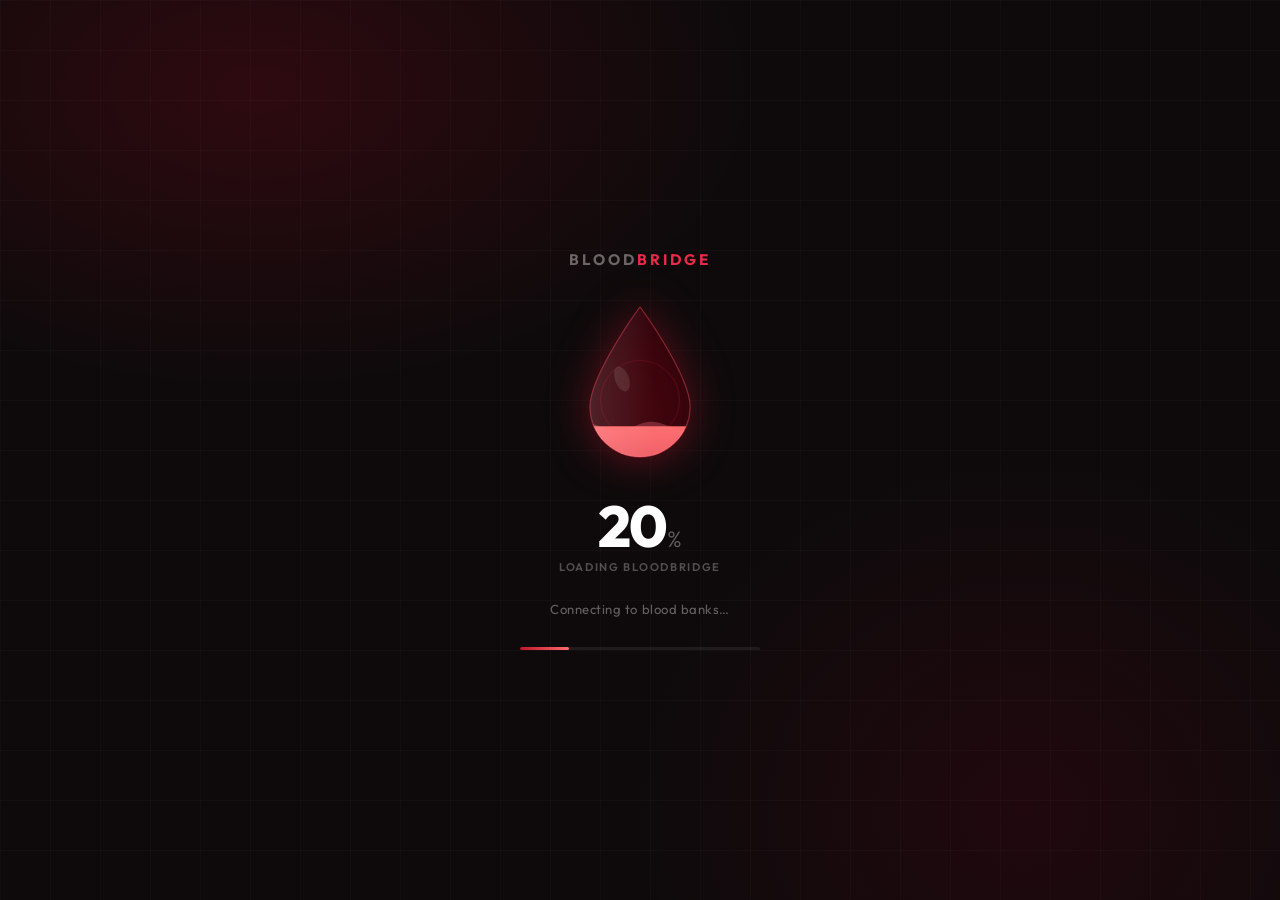
==== index.html @ f249d9f5 "Adding Files" ====
<!DOCTYPE html>
<html lang="en">
<head>
<meta charset="UTF-8">
<meta name="viewport" content="width=device-width, initial-scale=1.0, maximum-scale=1.0">
<title>BloodBridge — Loading</title>
<link href="https://fonts.googleapis.com/css2?family=Outfit:wght@300;400;600;700;800&display=swap" rel="stylesheet">
<link rel="stylesheet" href="style.css">
</head>
<body>

<div id="loader">
  <div class="bg-glow"></div>
  <div class="grid-bg"></div>

  <div class="loader-inner" id="loaderInner">

    <div class="brand">Blood<span>Bridge</span></div>

    <!-- BLOOD DROP -->
    <div class="drop-wrap">
      <div class="pulse-ring"></div>
      <div class="pulse-ring"></div>
      <div class="pulse-ring"></div>

      <svg class="drop-svg" id="dropSvg" viewBox="0 0 140 172" xmlns="http://www.w3.org/2000/svg">
        <defs>
          <clipPath id="dropClip">
            <path d="M70 10 C70 10, 20 78, 20 110 A50 50 0 0 0 120 110 C120 78, 70 10, 70 10Z"/>
          </clipPath>
          <linearGradient id="fillGrad" x1="0" y1="0" x2="0" y2="1">
            <stop offset="0%" stop-color="#FF6B6B"/>
            <stop offset="100%" stop-color="#7B0018"/>
          </linearGradient>
          <linearGradient id="shimmerGrad" x1="0" y1="0" x2="1" y2="0">
            <stop offset="0%"   stop-color="rgba(255,255,255,0)"/>
            <stop offset="50%"  stop-color="rgba(255,255,255,0.18)"/>
            <stop offset="100%" stop-color="rgba(255,255,255,0)"/>
          </linearGradient>
        </defs>

        <path d="M70 10 C70 10, 20 78, 20 110 A50 50 0 0 0 120 110 C120 78, 70 10, 70 10Z"
              fill="rgba(100,5,18,0.18)"
              stroke="rgba(192,22,44,0.5)"
              stroke-width="1.5"/>

        <g clip-path="url(#dropClip)">
          <rect x="0" y="0" width="140" height="172" fill="rgba(55,4,10,0.7)"/>
          <rect id="bloodFill" x="0" y="172" width="140" height="172" fill="url(#fillGrad)"/>
          <path id="wave" d="" fill="rgba(255,120,128,0.3)"/>
          <rect id="shimmerRect" x="-140" y="0" width="140" height="172"
                fill="url(#shimmerGrad)" opacity="0.7"/>
        </g>

        <path d="M70 10 C70 10, 20 78, 20 110 A50 50 0 0 0 120 110 C120 78, 70 10, 70 10Z"
              fill="none" stroke="rgba(255,190,200,0.18)" stroke-width="1"/>

        <ellipse cx="52" cy="82" rx="7" ry="13"
                 fill="rgba(255,255,255,0.1)" transform="rotate(-20 52 82)"/>
      </svg>
    </div>

    <!-- PERCENTAGE -->
    <div class="pct-block">
      <div>
        <span class="pct-num" id="pctNum">0</span><span class="pct-sym">%</span>
      </div>
      <div class="pct-label">Loading BloodBridge</div>
    </div>

    <!-- STATUS TEXT -->
    <div class="status-line" id="statusLine">Initializing network…</div>

    <!-- PROGRESS BAR -->
    <div class="bar-wrap">
      <div class="bar-fill" id="barFill"></div>
    </div>

  </div>
</div>

<script src="script.js"></script>
</body>
</html>
---- style.css ----
/* ============================================================
   BloodBridge — loader.css
   ============================================================ */

*, *::before, *::after {
  margin: 0; padding: 0; box-sizing: border-box;
}

html, body {
  width: 100%; height: 100%;
  background: #0e0a0b;
  overflow: hidden;
}

body {
  font-family: 'Outfit', sans-serif;
}

/* ── LOADER WRAPPER ── */
#loader {
  position: fixed; inset: 0; z-index: 9999;
  display: flex; flex-direction: column;
  align-items: center; justify-content: center;
  background: #0e0a0b;
  transition: opacity 0.6s ease, transform 0.6s ease;
}

#loader.fade-out {
  opacity: 0;
  transform: scale(1.04);
  pointer-events: none;
}

/* ── BACKGROUND EFFECTS ── */
.bg-glow {
  position: absolute; inset: 0; pointer-events: none;
  background:
    radial-gradient(ellipse 70% 60% at 20% 10%, rgba(160,10,30,0.22) 0%, transparent 55%),
    radial-gradient(ellipse 55% 70% at 80% 90%, rgba(80,5,20,0.28) 0%, transparent 55%);
}

.grid-bg {
  position: absolute; inset: 0; pointer-events: none;
  background-image:
    linear-gradient(rgba(255,255,255,0.02) 1px, transparent 1px),
    linear-gradient(90deg, rgba(255,255,255,0.02) 1px, transparent 1px);
  background-size: 50px 50px;
}

/* ── INNER CONTENT ── */
.loader-inner {
  position: relative; z-index: 1;
  display: flex; flex-direction: column;
  align-items: center; gap: 28px;
}

/* ── BRAND ── */
.brand {
  font-size: 0.95rem; font-weight: 700;
  letter-spacing: 0.2em; text-transform: uppercase;
  color: rgba(245,240,238,0.4);
}
.brand span { color: #E8294A; }

/* ── BLOOD DROP WRAPPER ── */
.drop-wrap {
  position: relative;
  width: 140px; height: 172px;
}

.drop-svg {
  width: 100%; height: 100%;
  filter: drop-shadow(0 0 20px rgba(192,22,44,0.55));
  transition: filter 0.5s ease;
}

/* done state: brighter glow */
.done .drop-svg {
  filter: drop-shadow(0 0 35px rgba(232,41,74,0.9));
}

/* ── PULSE RINGS ── */
.pulse-ring {
  position: absolute;
  left: 50%; top: 60%;
  transform: translate(-50%, -50%);
  width: 80px; height: 80px;
  border-radius: 50%;
  border: 1.5px solid rgba(232,41,74,0.35);
  animation: ringPulse 2.1s ease-out infinite;
  pointer-events: none;
}
.pulse-ring:nth-child(2) { animation-delay: 0.7s; }
.pulse-ring:nth-child(3) { animation-delay: 1.4s; }

@keyframes ringPulse {
  0%   { transform: translate(-50%,-50%) scale(0.8); opacity: 0.6; }
  100% { transform: translate(-50%,-50%) scale(2.6); opacity: 0; }
}

/* ── PERCENTAGE ── */
.pct-block {
  text-align: center; line-height: 1;
}
.pct-num {
  font-size: clamp(2.6rem, 10vw, 3.6rem);
  font-weight: 800; color: #fff;
  letter-spacing: -0.03em;
  transition: color 0.4s;
}
.done .pct-num { color: #FF8090; }

.pct-sym {
  font-size: 1.4rem; font-weight: 300;
  color: rgba(255,255,255,0.35);
}
.pct-label {
  margin-top: 8px;
  font-size: 0.7rem; font-weight: 600;
  letter-spacing: 0.15em; text-transform: uppercase;
  color: rgba(245,240,238,0.3);
}

/* ── STATUS TEXT ── */
.status-line {
  font-size: 0.82rem; font-weight: 400;
  color: rgba(245,240,238,0.38);
  letter-spacing: 0.04em;
  min-height: 18px;
  transition: opacity 0.3s;
}

/* ── PROGRESS BAR ── */
.bar-wrap {
  width: min(240px, 65vw);
  height: 3px;
  background: rgba(255,255,255,0.07);
  border-radius: 10px; overflow: hidden;
}
.bar-fill {
  height: 100%; width: 0%;
  background: linear-gradient(90deg, #C0162C, #FF6B6B);
  border-radius: 10px;
  box-shadow: 0 0 8px rgba(232,41,74,0.55);
  transition: width 0.08s linear;
}

/* ── RESPONSIVE ── */
@media (max-width: 400px) {
  .drop-wrap { width: 110px; height: 136px; }
  .loader-inner { gap: 20px; }
}
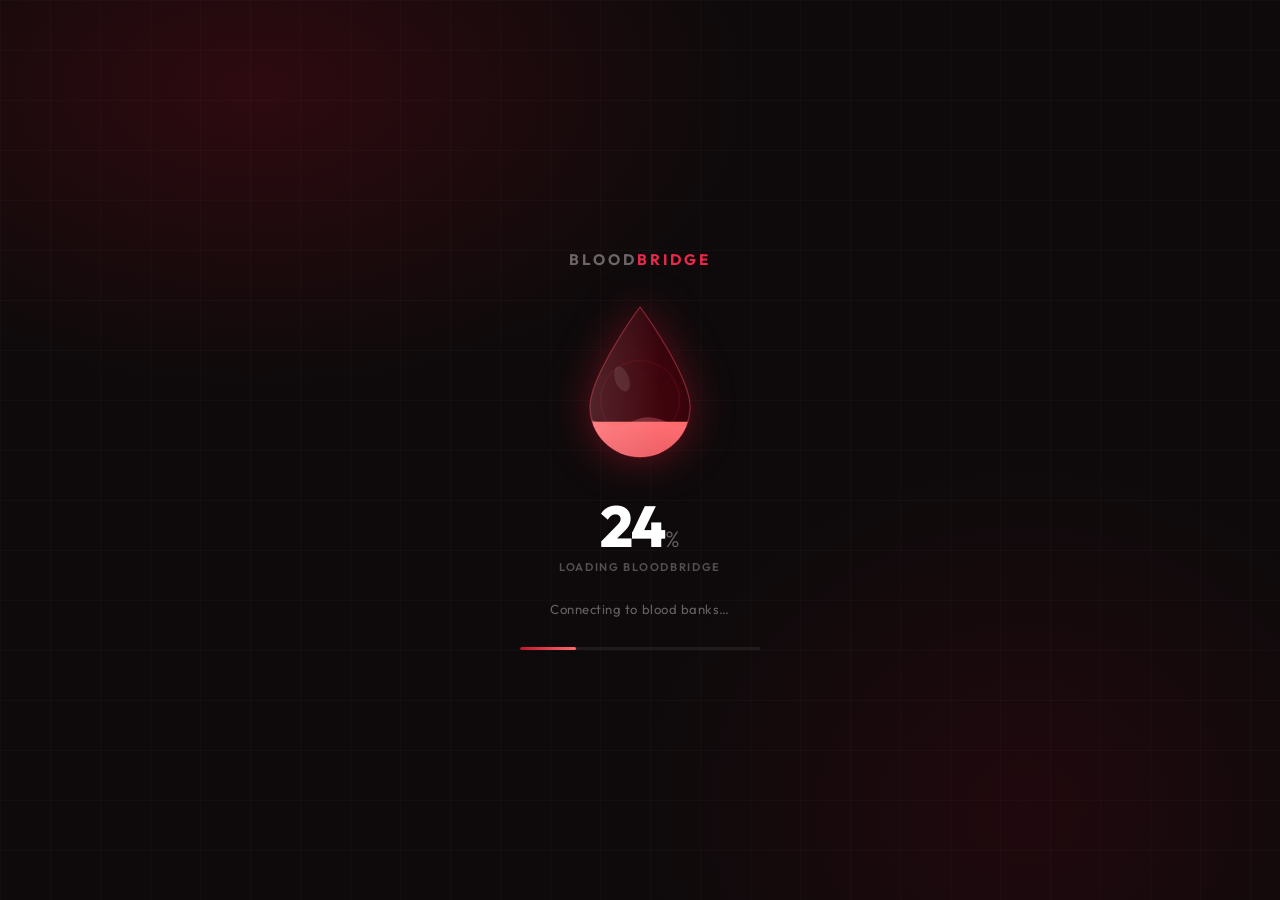
==== commit 5d273a88: "making the page responsive" ====
--- a/index.html
+++ b/index.html
@@ -6,6 +6,7 @@
 <title>BloodBridge — Loading</title>
 <link href="https://fonts.googleapis.com/css2?family=Outfit:wght@300;400;600;700;800&display=swap" rel="stylesheet">
 <link rel="stylesheet" href="style.css">
+<link rel="stylesheet" href="responsive.css" />
 </head>
 <body>
 
--- a/responsive.css
+++ b/responsive.css
@@ -0,0 +1,691 @@
+/* ============================================================
+   BloodBridge — responsive.css
+   Global responsive patch for ALL pages.
+   Link this AFTER every page's own CSS file.
+   ============================================================ */
+
+/* ── GLOBAL BASE ── */
+*, *::before, *::after { box-sizing: border-box; }
+
+html { -webkit-text-size-adjust: 100%; }
+
+img, video, svg { max-width: 100%; }
+
+/* Prevent horizontal scroll on every page */
+body { overflow-x: hidden; }
+
+/* ============================================================
+   1. DASHBOARD PAGES
+   Applies to: admindash, bankdash, doctor_dash,
+   delivery_staff_dash, hospital_dash, lab_technician_dash,
+   medical_college_dash
+   ============================================================ */
+
+/* ── Sidebar always off-canvas on mobile ── */
+@media (max-width: 1023px) {
+  .sidebar {
+    position: fixed;
+    top: 0; left: 0; bottom: 0;
+    width: 270px !important;
+    transform: translateX(-100%);
+    z-index: 300;
+    transition: transform 0.32s cubic-bezier(0.4,0,0.2,1);
+    overflow-y: auto;
+    overflow-x: hidden;
+  }
+
+  .sidebar.open {
+    transform: translateX(0);
+    box-shadow: 4px 0 40px rgba(0,0,0,0.5);
+  }
+
+  .sidebar-close {
+    display: flex !important;
+    align-items: center;
+    justify-content: center;
+    width: 32px; height: 32px;
+    border-radius: 8px;
+    background: rgba(192,22,44,0.1);
+    border: 1px solid rgba(192,22,44,0.2);
+    color: #E8294A;
+    cursor: pointer;
+    font-size: 1rem;
+    flex-shrink: 0;
+  }
+
+  .sidebar-overlay {
+    display: none;
+    position: fixed;
+    inset: 0;
+    z-index: 299;
+    background: rgba(0,0,0,0.55);
+    backdrop-filter: blur(3px);
+    -webkit-backdrop-filter: blur(3px);
+  }
+
+  .sidebar-overlay.active { display: block; }
+
+  .main-wrapper {
+    margin-left: 0 !important;
+    width: 100%;
+  }
+
+  /* Hamburger always visible on mobile */
+  .hamburger {
+    display: flex !important;
+    flex-direction: column;
+    gap: 5px;
+    background: none;
+    border: none;
+    cursor: pointer;
+    padding: 8px;
+    border-radius: 8px;
+    flex-shrink: 0;
+  }
+
+  .hamburger span {
+    display: block;
+    width: 22px; height: 2px;
+    background: var(--text-primary, #F5F0EE);
+    border-radius: 2px;
+    transition: all 0.3s;
+  }
+
+  .hamburger.open span:nth-child(1) { transform: translateY(7px) rotate(45deg); }
+  .hamburger.open span:nth-child(2) { opacity: 0; transform: scaleX(0); }
+  .hamburger.open span:nth-child(3) { transform: translateY(-7px) rotate(-45deg); }
+}
+
+/* Desktop: sidebar always visible */
+@media (min-width: 1024px) {
+  .sidebar {
+    transform: translateX(0) !important;
+    position: fixed;
+  }
+
+  .sidebar.open ~ .main-wrapper,
+  .sidebar ~ .main-wrapper {
+    margin-left: 270px;
+  }
+
+  .sidebar-close { display: none !important; }
+  .sidebar-overlay { display: none !important; }
+  .hamburger { display: none !important; }
+}
+
+/* ── Topnav ── */
+@media (max-width: 1023px) {
+  .topnav {
+    padding: 10px 16px !important;
+    gap: 10px;
+  }
+
+  .topnav-left { gap: 10px; flex-shrink: 0; }
+
+  .topnav-right {
+    flex-wrap: wrap;
+    gap: 6px;
+    justify-content: flex-end;
+    min-width: 0;
+  }
+
+  .topnav-title { display: none !important; }
+
+  .topnav-brand img,
+  .topnav-logo-img {
+    height: 28px !important;
+    width: auto;
+  }
+}
+
+@media (max-width: 640px) {
+  .topnav { padding: 8px 12px !important; }
+
+  .topnav-right .theme-toggle,
+  .topnav-right .toggle-btn { transform: scale(0.85); }
+
+  /* Hide secondary topnav items on small screens */
+  .topnav-search { display: none; }
+}
+
+/* ── Content area ── */
+@media (max-width: 1023px) {
+  .content {
+    padding: 20px 16px !important;
+  }
+}
+
+@media (max-width: 480px) {
+  .content {
+    padding: 16px 12px !important;
+  }
+}
+
+/* ── Stats / metrics grids ── */
+@media (max-width: 1100px) {
+  .metrics-grid,
+  .stats-grid {
+    grid-template-columns: repeat(2, 1fr) !important;
+  }
+}
+
+@media (max-width: 480px) {
+  .metrics-grid,
+  .stats-grid {
+    grid-template-columns: repeat(2, 1fr) !important;
+    gap: 10px !important;
+  }
+
+  .metric-card,
+  .stat-card {
+    padding: 16px 14px !important;
+  }
+
+  .metric-num { font-size: 1.8rem !important; }
+}
+
+/* ── Two-column grids → single column ── */
+@media (max-width: 900px) {
+  .two-col,
+  .two-col-grid,
+  .alerts-grid,
+  .profile-layout {
+    grid-template-columns: 1fr !important;
+  }
+}
+
+/* ── Page header ── */
+@media (max-width: 768px) {
+  .page-header {
+    flex-direction: column !important;
+    align-items: flex-start !important;
+    gap: 12px !important;
+  }
+
+  .page-header .btn,
+  .page-header button {
+    width: 100%;
+    justify-content: center;
+  }
+}
+
+/* ── Tables ── */
+.table-wrap,
+.table-responsive {
+  overflow-x: auto;
+  -webkit-overflow-scrolling: touch;
+}
+
+@media (max-width: 768px) {
+  .data-table {
+    min-width: 600px;
+  }
+
+  .data-table thead th,
+  .data-table tbody td {
+    padding: 10px 10px !important;
+    font-size: 0.78rem !important;
+    white-space: nowrap;
+  }
+}
+
+/* ── Action cards ── */
+@media (max-width: 640px) {
+  .actions-grid { grid-template-columns: 1fr 1fr !important; }
+  .action-card { padding: 14px !important; }
+  .action-card-icon { font-size: 1.4rem !important; }
+}
+
+@media (max-width: 400px) {
+  .actions-grid { grid-template-columns: 1fr !important; }
+}
+
+/* ── Blood group grids ── */
+@media (max-width: 600px) {
+  .blood-grid { grid-template-columns: repeat(4, 1fr) !important; gap: 6px !important; }
+}
+
+@media (max-width: 380px) {
+  .blood-grid { grid-template-columns: repeat(4, 1fr) !important; }
+}
+
+/* ── Greeting section ── */
+@media (max-width: 900px) {
+  .greeting-section {
+    flex-direction: column !important;
+    align-items: flex-start !important;
+    gap: 12px !important;
+  }
+}
+
+/* ── Cards — prevent overflow ── */
+.glass-card {
+  min-width: 0;
+  overflow: hidden;
+}
+
+/* ── Modal / overlay ── */
+@media (max-width: 640px) {
+  .modal-content,
+  .modal-box,
+  .modal-card {
+    width: 95vw !important;
+    max-width: 95vw !important;
+    padding: 20px 16px !important;
+    border-radius: 16px !important;
+    max-height: 90vh;
+    overflow-y: auto;
+  }
+
+  .modal-header { flex-wrap: wrap; gap: 8px; }
+}
+
+/* ── Quick panel ── */
+@media (max-width: 768px) {
+  .quick-panel { flex-direction: column !important; }
+  .quick-card { width: 100% !important; }
+}
+
+/* ── Alert critical cards ── */
+@media (max-width: 640px) {
+  .alert-critical-card {
+    flex-direction: column !important;
+    align-items: flex-start !important;
+    gap: 10px !important;
+  }
+}
+
+/* ── Drone / delivery items ── */
+@media (max-width: 640px) {
+  .drone-item {
+    flex-direction: column !important;
+    align-items: flex-start !important;
+  }
+}
+
+/* ── Inventory analytics ── */
+@media (max-width: 1100px) {
+  .inv-analytics-row { grid-template-columns: repeat(2, 1fr) !important; }
+}
+
+@media (max-width: 480px) {
+  .inv-analytics-row { grid-template-columns: repeat(2, 1fr) !important; }
+  .inv-type-grid { grid-template-columns: repeat(2, 1fr) !important; }
+}
+
+/* ── Profile layout ── */
+@media (max-width: 900px) {
+  .profile-section,
+  .profile-grid {
+    grid-template-columns: 1fr !important;
+  }
+}
+
+/* ============================================================
+   2. LANDING PAGE
+   ============================================================ */
+
+@media (max-width: 900px) {
+  /* Mobile nav */
+  .nav-links {
+    display: none;
+    position: fixed;
+    top: 0; left: 0; right: 0;
+    background: var(--mobile-nav-bg, rgba(10,4,6,0.98));
+    flex-direction: column;
+    padding: 80px 24px 32px;
+    z-index: 400;
+    gap: 4px;
+    border-bottom: 1px solid rgba(192,22,44,0.15);
+    backdrop-filter: blur(20px);
+    -webkit-backdrop-filter: blur(20px);
+    overflow-y: auto;
+    max-height: 100vh;
+  }
+
+  .nav-links.open {
+    display: flex !important;
+    animation: slideDown 0.3s ease;
+  }
+
+  .nav-links li { list-style: none; }
+
+  .nav-links a {
+    display: flex;
+    align-items: center;
+    gap: 10px;
+    padding: 12px 16px;
+    border-radius: 12px;
+    font-size: 1rem;
+    font-weight: 500;
+    text-decoration: none;
+    transition: background 0.2s;
+  }
+
+  nav { padding: 12px 16px !important; }
+
+  .hamburger { display: flex !important; }
+
+  .nav-cta { display: none !important; }
+
+  .hero-stats-card { display: none !important; }
+  .mobile-stats-section { display: block !important; }
+
+  .dashboard-grid { grid-template-columns: repeat(2, 1fr) !important; }
+}
+
+@media (max-width: 640px) {
+  nav { padding: 10px 14px !important; overflow: visible; }
+
+  .nav-logo img { height: 34px; }
+  .logo-title { font-size: 1rem; }
+
+  .hero {
+    min-height: auto !important;
+    padding: 40px 16px 32px !important;
+    flex-direction: column !important;
+    align-items: flex-start !important;
+  }
+
+  .hero-content { max-width: 100% !important; }
+
+  .hero h1 { font-size: clamp(1.8rem, 8vw, 2.6rem) !important; }
+
+  .hero p { font-size: 0.92rem !important; margin-bottom: 24px !important; }
+
+  .hero-actions {
+    gap: 10px !important;
+    flex-wrap: wrap;
+  }
+
+  .btn-primary, .btn-ghost {
+    padding: 12px 20px !important;
+    font-size: 0.88rem !important;
+  }
+
+  .section { padding: 40px 16px !important; }
+
+  .section-title { font-size: clamp(1.5rem, 6vw, 2rem) !important; }
+
+  .features-grid { grid-template-columns: 1fr !important; gap: 12px !important; }
+
+  .feature-card { padding: 20px 16px !important; }
+
+  .steps { flex-direction: column !important; gap: 24px !important; }
+  .steps::before { display: none !important; }
+
+  .dashboard-grid { grid-template-columns: 1fr !important; }
+
+  .cta-section { padding: 28px 14px !important; }
+
+  .cta-inner { padding: 28px 18px !important; border-radius: 18px !important; }
+
+  .cta-actions {
+    flex-direction: column !important;
+    align-items: stretch !important;
+    gap: 10px !important;
+  }
+
+  .cta-actions .btn-primary,
+  .cta-actions .btn-ghost {
+    width: 100% !important;
+    justify-content: center !important;
+  }
+
+  footer {
+    padding: 20px 16px !important;
+    flex-direction: column !important;
+    text-align: center !important;
+    gap: 10px !important;
+  }
+
+  .footer-links { justify-content: center !important; flex-wrap: wrap; }
+
+  .mobile-stats-card { margin: 0 14px 20px !important; padding: 18px 14px !important; }
+
+  .ticker-item { font-size: 0.75rem !important; padding: 0 16px !important; }
+}
+
+@media (max-width: 480px) {
+  .lang-toggle, .theme-toggle { transform: scale(0.75); }
+  .nav-right { gap: 2px !important; }
+  .nav-login { padding: 4px 8px !important; font-size: 0.7rem !important; }
+}
+
+@media (min-width: 641px) and (max-width: 900px) {
+  .features-grid { grid-template-columns: 1fr 1fr !important; }
+}
+
+/* ============================================================
+   3. LOGIN PAGE
+   ============================================================ */
+
+@media (max-width: 768px) {
+  .login-container {
+    padding: 16px !important;
+    padding-top: 40px !important;
+    padding-bottom: 40px !important;
+    align-items: flex-start;
+  }
+
+  .login-card {
+    padding: 28px 20px !important;
+    max-width: 100% !important;
+    border-radius: 18px !important;
+  }
+
+  .logo-section img { width: 80px !important; }
+  .logo-section h1 { font-size: 1.5rem !important; }
+
+  .options {
+    flex-direction: column !important;
+    gap: 12px !important;
+    align-items: flex-start !important;
+  }
+
+  .option-links { width: 100%; justify-content: flex-start !important; }
+
+  .social-login { flex-direction: column !important; gap: 10px !important; }
+
+  .social-btn { width: 100% !important; justify-content: center; }
+
+  /* Prevent iOS zoom on input focus */
+  .input-group input,
+  .login-btn,
+  .password-box input {
+    font-size: 16px !important;
+  }
+}
+
+@media (max-width: 480px) {
+  .login-container {
+    padding: 12px !important;
+    padding-top: 32px !important;
+  }
+
+  .login-card {
+    padding: 20px 14px !important;
+    border-radius: 14px !important;
+  }
+
+  .logo-section { margin-bottom: 18px !important; }
+  .logo-section img { width: 64px !important; }
+  .logo-section h1 { font-size: 1.3rem !important; }
+  .logo-section p { font-size: 0.78rem !important; }
+
+  .input-group { margin-bottom: 14px !important; }
+  .input-group label { font-size: 0.82rem !important; }
+  .input-group input { padding: 11px 13px !important; }
+
+  .login-btn { padding: 12px !important; font-size: 0.92rem !important; }
+
+  .social-btn { padding: 11px 12px !important; font-size: 0.82rem !important; }
+}
+
+/* ============================================================
+   4. SIGNUP PAGE
+   ============================================================ */
+
+@media (max-width: 1100px) {
+  .signup-left { width: 340px !important; padding: 36px 28px !important; }
+  .form-card { padding: 26px 26px !important; }
+}
+
+@media (max-width: 900px) {
+  .signup-left { display: none !important; }
+  .signup-right { padding: 28px 16px 56px !important; }
+  .form-card { max-width: 600px !important; }
+  .signup-container { min-height: 100vh; }
+}
+
+@media (max-width: 640px) {
+  nav { padding: 10px 14px !important; }
+  .nav-link-btn { display: none !important; }
+
+  .signup-right { padding: 20px 10px 44px !important; }
+
+  .form-card {
+    padding: 20px 16px !important;
+    border-radius: 16px !important;
+  }
+
+  .form-title { font-size: 1.25rem !important; }
+
+  .type-btn-label { font-size: 0.78rem !important; }
+
+  .form-row.two-col { flex-direction: column !important; gap: 0 !important; }
+  .form-row.three-col { grid-template-columns: 1fr !important; gap: 0 !important; }
+
+  .role-fields { padding: 12px 12px 4px !important; }
+
+  /* Prevent iOS zoom */
+  .field-input,
+  .field-select,
+  .field-textarea {
+    font-size: 16px !important;
+  }
+}
+
+@media (max-width: 480px) {
+  .type-selector { grid-template-columns: 1fr !important; }
+}
+
+@media (max-width: 380px) {
+  .type-btn { padding: 11px 10px !important; gap: 5px !important; }
+  .type-btn-icon { font-size: 0.95rem !important; }
+}
+
+/* ============================================================
+   5. RAKTOSATHI FLOATING CHATBOT
+   ============================================================ */
+
+@media (max-width: 768px) {
+  .raktosathi-widget {
+    bottom: 16px !important;
+    right: 16px !important;
+  }
+
+  .raktosathi-window {
+    width: calc(100vw - 24px) !important;
+    max-width: 380px !important;
+    height: 75vh !important;
+    max-height: 520px !important;
+    bottom: 72px !important;
+    right: 0 !important;
+    left: auto !important;
+    border-radius: 18px !important;
+  }
+}
+
+@media (max-width: 480px) {
+  .raktosathi-window {
+    width: calc(100vw - 16px) !important;
+    max-width: none !important;
+    height: 80vh !important;
+    max-height: 560px !important;
+    right: 8px !important;
+    bottom: 70px !important;
+  }
+
+  .raktosathi-fab {
+    width: 52px !important;
+    height: 52px !important;
+    font-size: 1.3rem !important;
+  }
+}
+
+/* ============================================================
+   6. FORGOT PASSWORD / VERIFY SENT PAGES
+   ============================================================ */
+
+@media (max-width: 500px) {
+  .forgot-container {
+    padding: 12px !important;
+    padding-top: 32px !important;
+    padding-bottom: 32px !important;
+  }
+
+  .login-card {
+    padding: 22px 16px !important;
+    border-radius: 16px !important;
+  }
+
+  .card {
+    padding: 28px 16px !important;
+    border-radius: 18px !important;
+  }
+
+  .card h1 { font-size: 1.25rem !important; }
+}
+
+/* ============================================================
+   7. GLOBAL UTILITY FIXES
+   ============================================================ */
+
+/* Scrollable tables everywhere */
+.table-wrap,
+.table-responsive,
+[class*="table-container"] {
+  overflow-x: auto !important;
+  -webkit-overflow-scrolling: touch;
+}
+
+/* Orbs — shrink on mobile to prevent layout issues */
+@media (max-width: 640px) {
+  .orb-1 { width: 280px !important; height: 280px !important; }
+  .orb-2 { width: 200px !important; height: 200px !important; }
+  .orb-3 { width: 160px !important; height: 160px !important; }
+}
+
+/* Buttons — no text overflow */
+button, .btn, [class*="btn-"] {
+  white-space: nowrap;
+  min-width: 0;
+}
+
+/* Prevent long words from breaking layout */
+p, span, label, td, th, li {
+  word-break: break-word;
+  overflow-wrap: break-word;
+}
+
+/* Input font-size 16px on mobile prevents iOS zoom */
+@media (max-width: 768px) {
+  input[type="text"],
+  input[type="email"],
+  input[type="password"],
+  input[type="number"],
+  input[type="tel"],
+  input[type="date"],
+  input[type="search"],
+  select,
+  textarea {
+    font-size: 16px !important;
+  }
+}
+
+/* ── Nav animation for mobile menu ── */
+@keyframes slideDown {
+  from { opacity: 0; transform: translateY(-10px); }
+  to   { opacity: 1; transform: translateY(0); }
+}
